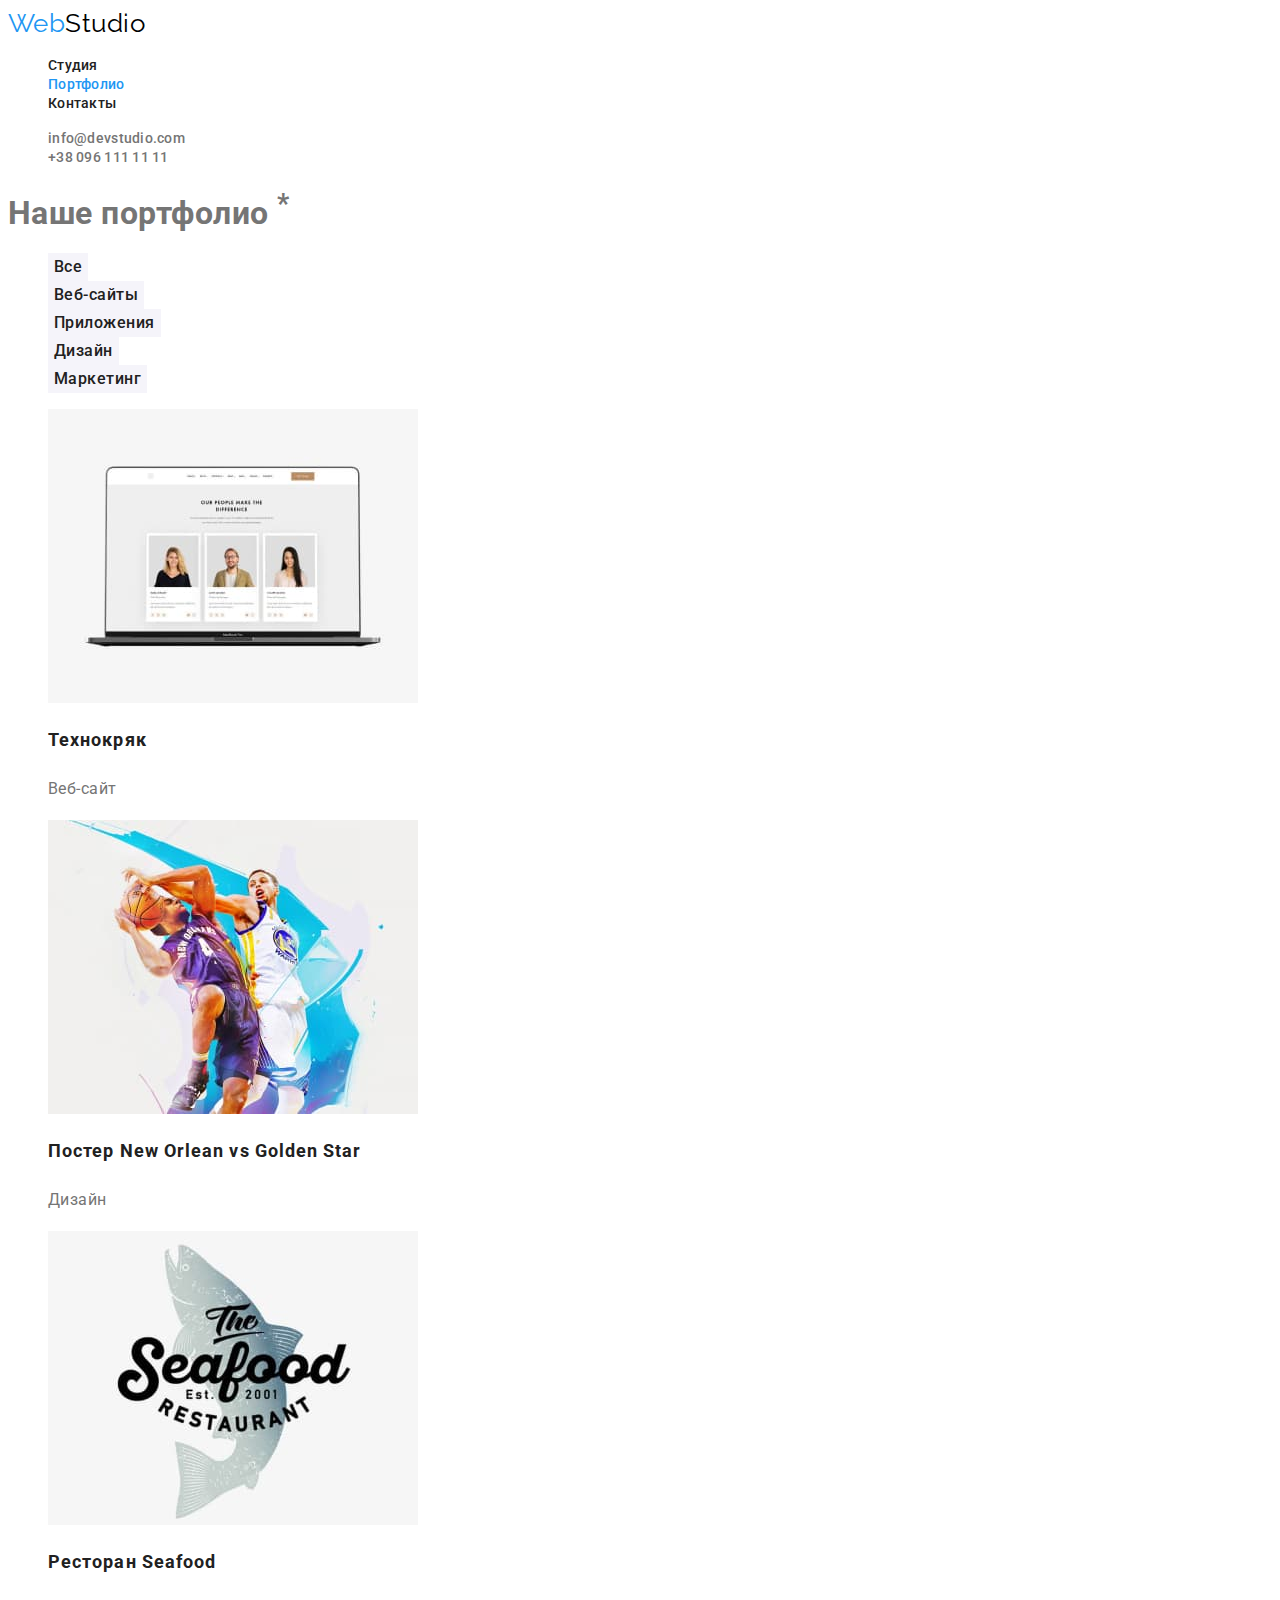
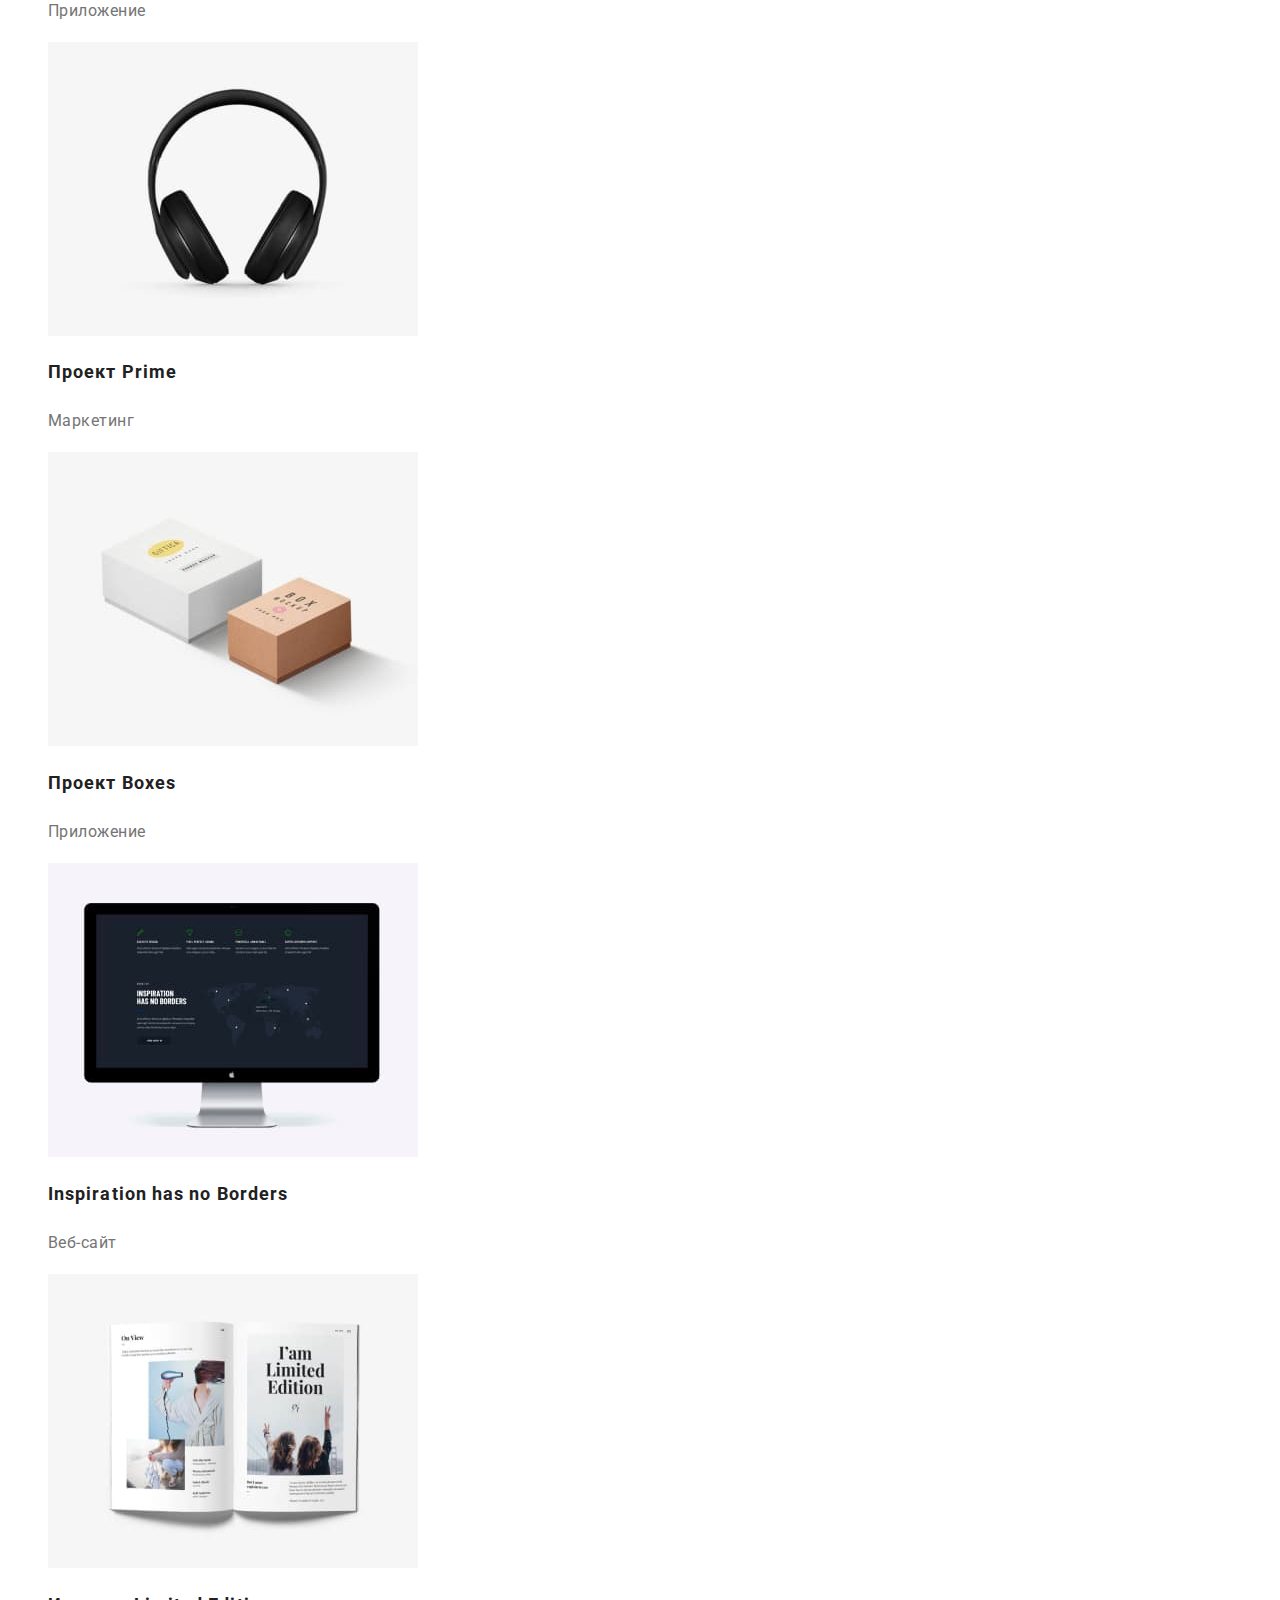
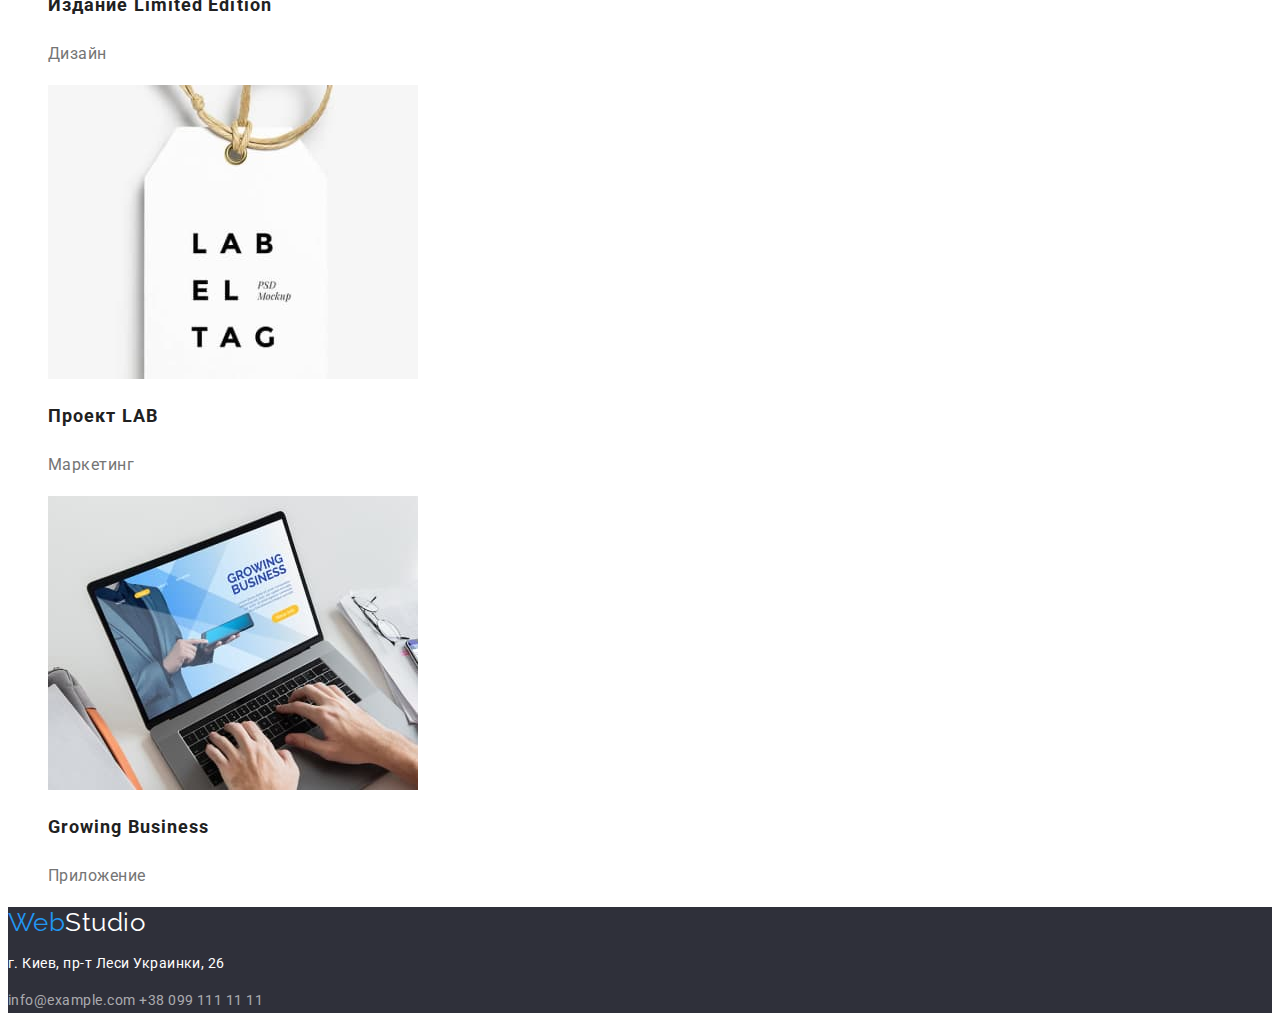
==== portfolio.html @ 31d34ea1 "Initial commit" ====
<!DOCTYPE html>
<html lang="ru">
<head>
  <meta charset="UTF-8">
  <meta http-equiv="X-UA-Compatible" content="IE=edge">
  <meta name="viewport" content="width=device-width, initial-scale=1.0">
  <title>Портфолио</title>
  <link href="https://fonts.googleapis.com/css2?family=Raleway:wght@700&family=Roboto:wght@400;500;700;900&display=swap" rel="stylesheet">
  <link rel="stylesheet" href="./css/styles.css">
</head>

<body class="page">
  <!-- Заголовок сайта -->
  <header>
    <nav>
      <a href="./index.html" class="logo">Web<span class="logo-right">Studio</span></a>
  
      <ul class="site-nav list">
        <li><a href="./index.html" class="link">Студия</a></li>
        <li><a href="./portfolio.html" class="link current">Портфолио</a></li>
        <li><a href="" class="link">Контакты</a></li>
      </ul>
    </nav>
  
    <ul class="site-contacts list">
      <li><a href="mailto:info@devstudio.com" class="link">info@devstudio.com</a></li>
      <li><a href="tel:+380961111111" class="link">+38 096 111 11 11</a></li>
    </ul>
  
  </header>

  <main>
    <!-- Портфолио -->
    <section>
      <h1>Наше портфолио <sup>*</sup></h1> <!-- Скроем при оформлении -->
      <!-- Список фильтров -->
      <ul class="list">
        <li><button type="button" class="button">Все</button></li>
        <li><button type="button" class="button">Веб-сайты</button></li>
        <li><button type="button" class="button">Приложения</button></li>
        <li><button type="button" class="button">Дизайн</button></li>
        <li><button type="button" class="button">Маркетинг</button></li>
      </ul>

      <!-- Список проектов -->
      <ul class="projects list">
        <li>
          <img src="./images/project1.jpg" alt="Изображение web-сайта Технокряк" width="370">
          <h2 class="title">Технокряк</h2>
          <p class="category">Веб-сайт</p>
        </li>
        <li>
          <img src="./images/project2.jpg" alt="Изображение постера New Orlean vs Golden Star" width="370">
          <h2 class="title">Постер New Orlean vs Golden Star</h2>
          <p class="category">Дизайн</p>
        </li>
        <li>
          <img src="./images/project3.jpg" alt="Изображение логотипа приложения для ресторана Seafood" width="370">
          <h2 class="title">Ресторан Seafood</h2>
          <p class="category">Приложение</p>
        </li>
        <li>
          <img src="./images/project4.jpg" alt="Изображение логотипа проекта Prime" width="370">
          <h2 class="title">Проект Prime</h2>
          <p class="category">Маркетинг</p>
        </li>
        <li>
          <img src="./images/project5.jpg" alt="Изображение логотипа приложения Boxes" width="370">
          <h2 class="title">Проект Boxes</h2>
          <p class="category">Приложение</p>
        </li>
        <li>
          <img src="./images/project6.jpg" alt="Изображение web-сайта Inspiration has no Borders" width="370">
          <h2 class="title">Inspiration has no Borders</h2>
          <p class="category">Веб-сайт</p>
        </li>
        <li>
          <img src="./images/project7.jpg" alt="Изображение издания Limited Edition" width="370">
          <h2 class="title">Издание Limited Edition</h2>
          <p class="category">Дизайн</p>
        </li>
        <li>
          <img src="./images/project8.jpg" alt="Изображение логотипа проекта LAB" width="370">
          <h2 class="title">Проект LAB</h2>
          <p class="category">Маркетинг</p>
        </li>
        <li>
          <img src="./images/project9.jpg" alt="Изображение экрана ноутбука с приложением Growing Business" width="370">
          <h2 class="title">Growing Business</h2>
          <p class="category">Приложение</p>
        </li>
      </ul>

    </section>

  </main>

  <footer class="footer">
    <a href="./" class="logo">Web<span class="logo-bottom">Studio</span></a>

    <address class="text">
      <p class="address">г. Киев, пр-т Леси Украинки, 26</p>
      <a href="mailto:info@example.com" class="contacts">info@example.com</a>
      <a href="tel:+380991111111" class="contacts">+38 099 111 11 11</a>
    </address>

  </footer>

</body>
</html>
---- css/styles.css ----
/* Блок css-переменных */
:root {
	--main-text-color: #757575;
	--title-text-color: #212121;
	--accent-color: #2196f3;
	--primary-bg-color: #ffffff;
	--top-section-bg-color: #2f303a;
	--team-section-bg-color: #f5f4fa;
	--footer-bg-color: #2f303a;
	--footer-text-color: rgba(255, 255, 255, 0.6);
	--logo-right-color: #000000;
	--logo-bottom-right-color: #ffffff;
	--primary-button-text-color: #ffffff;
	--primary-button-bg-color: #2196f3;
	--button-text-color: #212121;
	--button-bg-color: #f5f4fa;
	--hero-bg-color: #2f303a;
	--footer-bg-color: #2f303a;
}

/* Класс для оформления основной страницы */
.page {
	background-color: var(--primary-bg-color);
	color: var(--main-text-color);

	font-family: Roboto, sans-serif;
	letter-spacing: 0.03em;
}

/* Класс для обнуления атрибутов списка */
.list {
	list-style: none;
}

/* Классы для оформления лого сайта */
.logo {
	color: var(--accent-color);

	font-family: Raleway, sans-serif;
	font-size: 26px;
	line-height: 1.19;
	text-decoration: none;
}

.logo-right {
	color: var(--logo-right-color);
}

.logo-bottom {
	color: var(--logo-bottom-right-color);
}

/* Классы для оформления footer-секции */
.footer {
	background-color: var(--footer-bg-color);
}

.footer .text {
	font-style: normal;
	font-size: 14px;
	line-height: 1.71;
}

.footer .address {
	color: var(--primary-bg-color);
}

.footer .contacts {
	color: var(--footer-text-color);

	text-decoration: none;
}

.footer .contacts:hover,
.footer .contacts:focus {
	color: var(--accent-color);
}

/* Стилизация навигации сайта */
.site-nav .link {
	color: var(--title-text-color);

	font-weight: 500;
	font-size: 14px;
	line-height: 1.14;
	letter-spacing: 0.02em;

	text-decoration: none;
}

.site-nav .link.current {
	color: var(--accent-color);
}

/* Стилизация контактов сайта */
.site-contacts .link {
	color: var(--main-text-color);

	font-weight: 500;
	font-size: 14px;
	line-height: 1.14;
	letter-spacing: 0.02em;

	text-decoration: none;
}

/* Стилизация ссылок для состояний hover, focus */
.site-nav .link:hover,
.site-nav .link:focus,
.site-contacts .link:hover,
.site-contacts .link:focus {
	color: var(--accent-color);
}

/* Класс для оформления Hero-секции */

.hero {
	background-color: var(--hero-bg-color);

	text-align: center;
}

.hero-title {
	color: var(--primary-bg-color);

	font-weight: 900;
	font-size: 44px;
	line-height: 1.36;
	letter-spacing: 0.06em;
	text-transform: uppercase;
}

/* Класс для оформления заголовков разделов */
.section-title {
	color: var(--title-text-color);

	font-size: 36px;
	line-height: 1.17;
	text-align: center;
}

/* Классы для оформления раздела Особенности */
.features .title {
	color: var(--title-text-color);

	font-size: 14px;
	line-height: 1.14;
	text-transform: uppercase;
}

.features .text {
	font-size: 14px;
	line-height: 1.71;
}

/* Классы для оформления информации о сотрудниках */
.employee .title {
	color: var(--title-text-color);

	font-weight: 500;
	font-size: 16px;
	line-height: 1.19;
	text-align: center;
}

.employee .position {
	font-size: 16px;
	line-height: 1.19;
	text-align: center;
}

/* Классы для оформления информации о проектах */
.projects .title {
	color: var(--title-text-color);

	font-size: 18px;
	line-height: 2;
	letter-spacing: 0.06em;
}

.projects .category {
	font-size: 16px;
	line-height: 1.87;
}

/* Классы для оформления кнопок */
.button {
	color: var(--button-text-color);
	background-color: var(--button-bg-color);
	border-style: none;

	font-family: inherit;
	font-weight: 500;
	font-size: 16px;
	line-height: 1.62;
	letter-spacing: 0.03em;

	cursor: pointer;
}

.button.primary {
	color: var(--primary-button-text-color);
	background-color: var(--primary-button-bg-color);

	font-weight: 700;
	font-size: 16px;
	line-height: 1.87;
	letter-spacing: 0.06em;
}

.button:hover,
.button:focus {
	color: var(--primary-button-text-color);
	background-color: var(--primary-button-bg-color);
}

/* The end! */
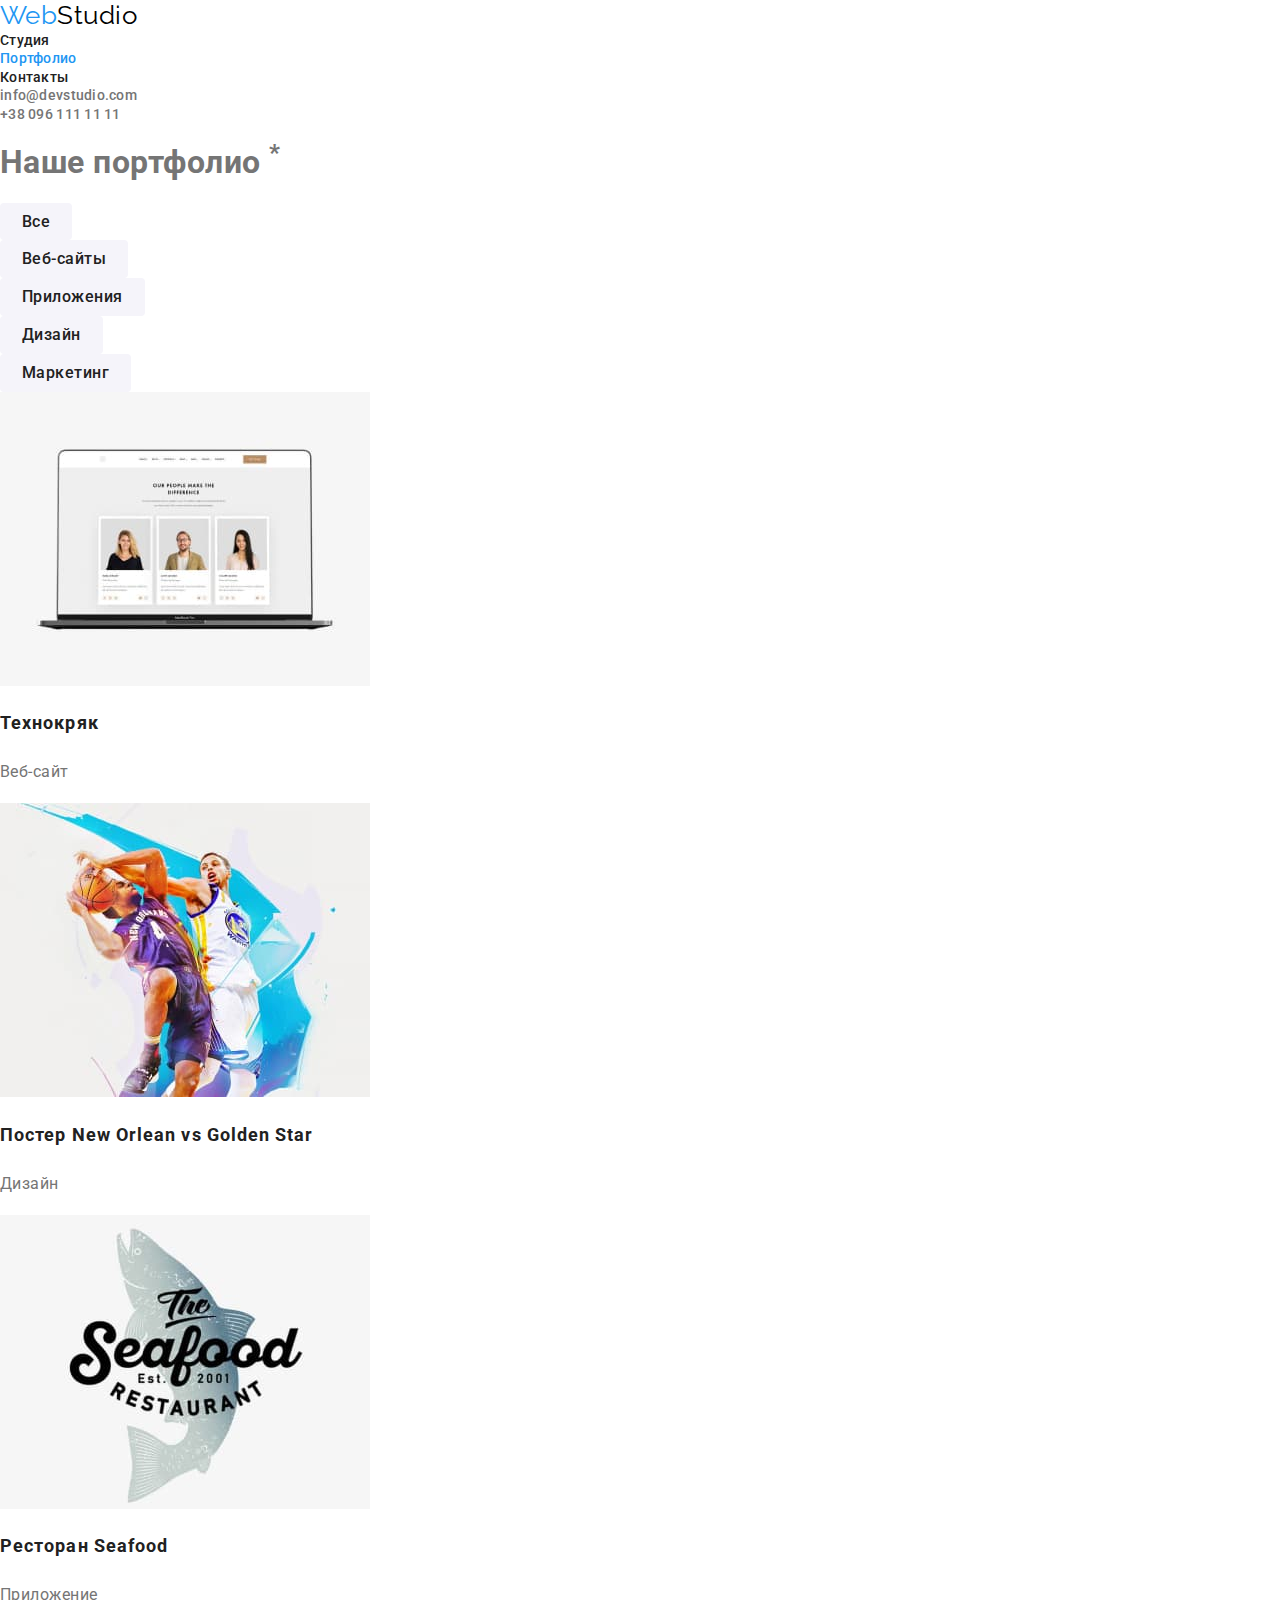
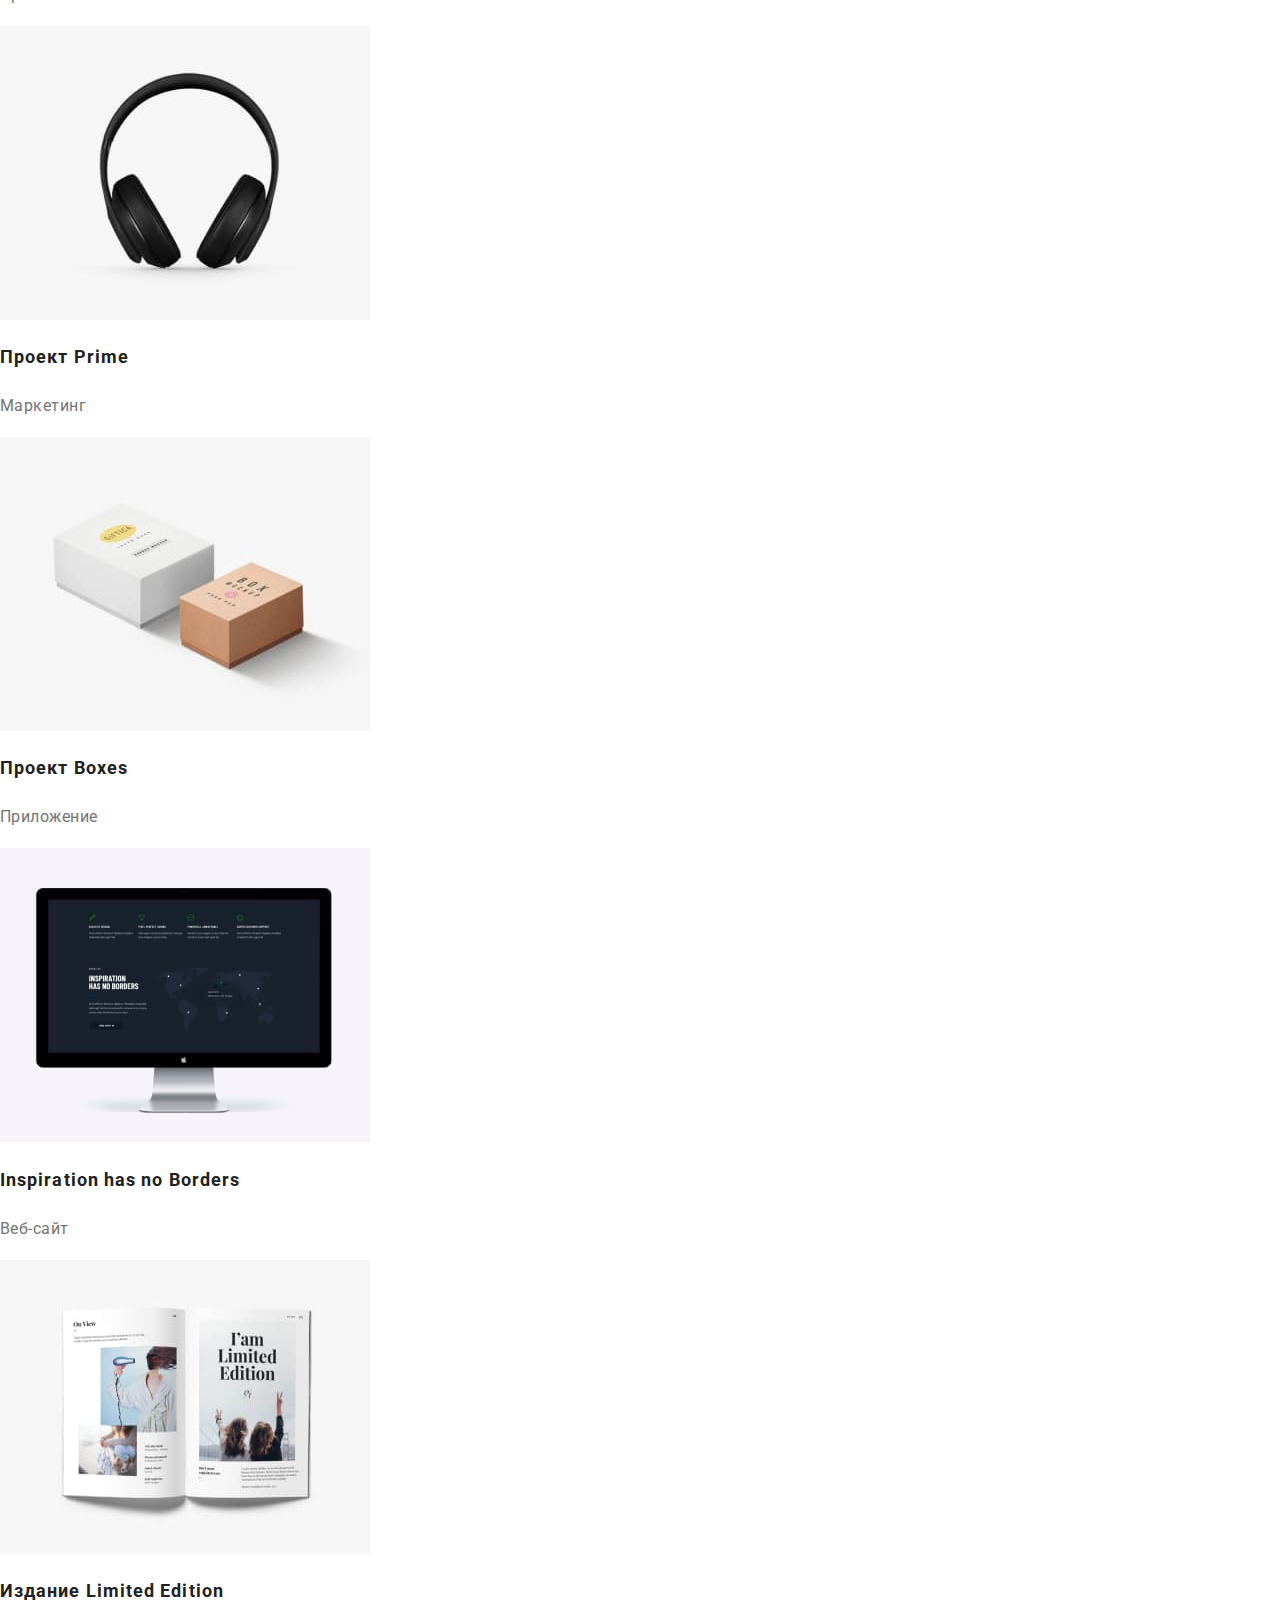
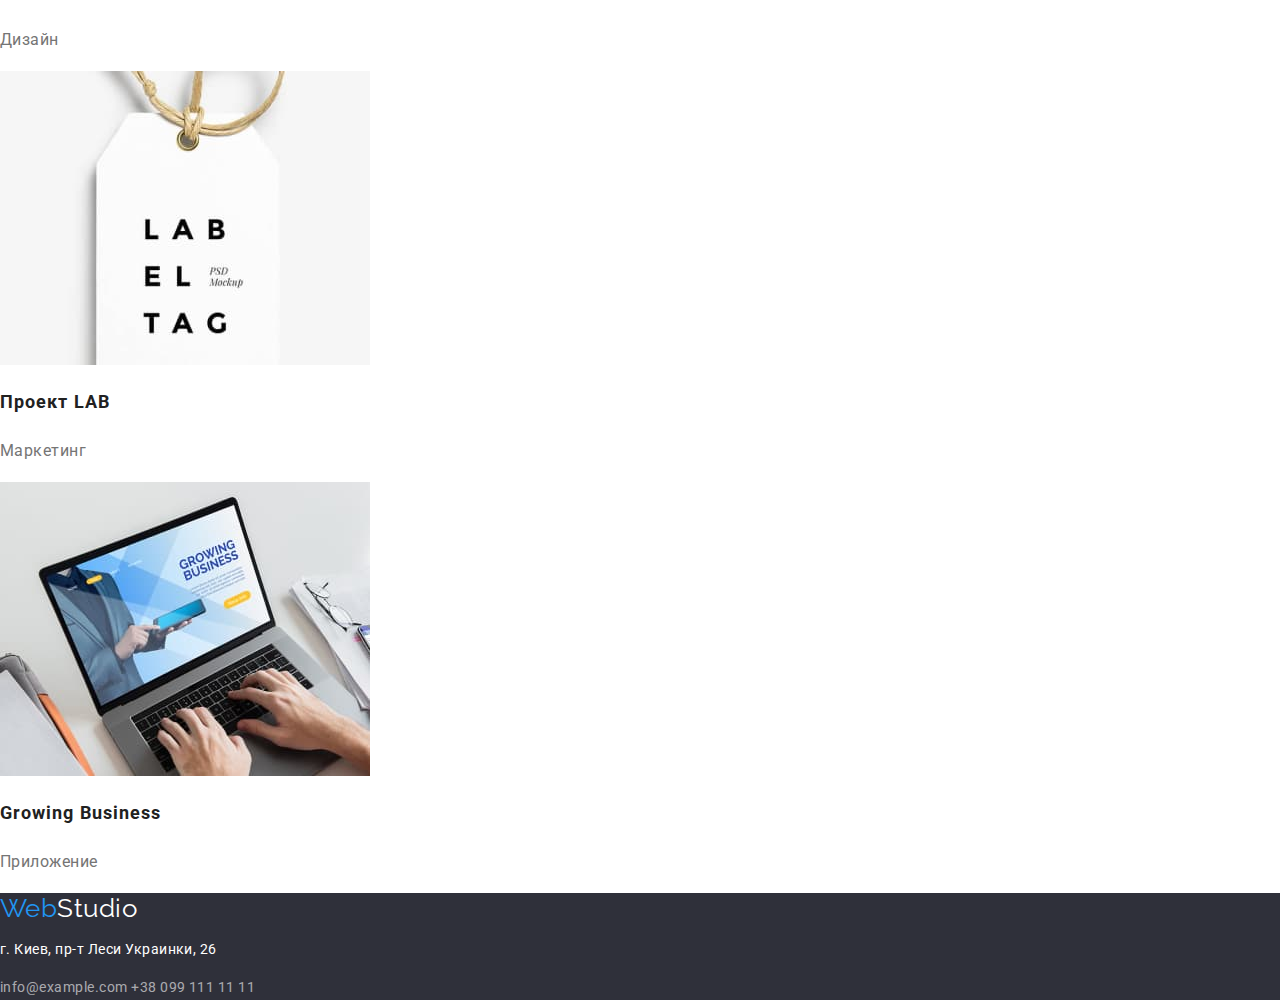
==== commit 9c478b9a: "Add some features" ====
--- a/portfolio.html
+++ b/portfolio.html
@@ -6,6 +6,7 @@
   <meta name="viewport" content="width=device-width, initial-scale=1.0">
   <title>Портфолио</title>
   <link href="https://fonts.googleapis.com/css2?family=Raleway:wght@700&family=Roboto:wght@400;500;700;900&display=swap" rel="stylesheet">
+  <link rel="stylesheet" href="https://cdnjs.cloudflare.com/ajax/libs/modern-normalize/1.1.0/modern-normalize.min.css">
   <link rel="stylesheet" href="./css/styles.css">
 </head>
 
@@ -35,11 +36,11 @@
       <h1>Наше портфолио <sup>*</sup></h1> <!-- Скроем при оформлении -->
       <!-- Список фильтров -->
       <ul class="list">
-        <li><button type="button" class="button">Все</button></li>
-        <li><button type="button" class="button">Веб-сайты</button></li>
-        <li><button type="button" class="button">Приложения</button></li>
-        <li><button type="button" class="button">Дизайн</button></li>
-        <li><button type="button" class="button">Маркетинг</button></li>
+        <li><button type="button" class="filter-button">Все</button></li>
+        <li><button type="button" class="filter-button">Веб-сайты</button></li>
+        <li><button type="button" class="filter-button">Приложения</button></li>
+        <li><button type="button" class="filter-button">Дизайн</button></li>
+        <li><button type="button" class="filter-button">Маркетинг</button></li>
       </ul>
 
       <!-- Список проектов -->
@@ -107,4 +108,4 @@
   </footer>
 
 </body>
-</html>+</html>
--- a/css/styles.css
+++ b/css/styles.css
@@ -1,107 +1,124 @@
 /* Блок css-переменных */
 :root {
-	--main-text-color: #757575;
-	--title-text-color: #212121;
-	--accent-color: #2196f3;
-	--primary-bg-color: #ffffff;
-	--top-section-bg-color: #2f303a;
-	--team-section-bg-color: #f5f4fa;
-	--footer-bg-color: #2f303a;
-	--footer-text-color: rgba(255, 255, 255, 0.6);
-	--logo-right-color: #000000;
-	--logo-bottom-right-color: #ffffff;
-	--primary-button-text-color: #ffffff;
-	--primary-button-bg-color: #2196f3;
-	--button-text-color: #212121;
-	--button-bg-color: #f5f4fa;
-	--hero-bg-color: #2f303a;
-	--footer-bg-color: #2f303a;
+  --main-text-color: #757575;
+  --title-text-color: #212121;
+  --accent-color: #2196f3;
+  --primary-bg-color: #ffffff;
+  --top-section-bg-color: #2f303a;
+  --team-section-bg-color: #f5f4fa;
+  --footer-bg-color: #2f303a;
+  --footer-text-color: rgba(255, 255, 255, 0.6);
+  --logo-right-color: #000000;
+  --logo-bottom-right-color: #ffffff;
+  --primary-button-text-color: #ffffff;
+  --primary-button-bg-color: #2196f3;
+  --button-text-color: #212121;
+  --button-bg-color: #f5f4fa;
+  --hero-bg-color: #2f303a;
+  --footer-bg-color: #2f303a;
 }
 
 /* Класс для оформления основной страницы */
 .page {
-	background-color: var(--primary-bg-color);
-	color: var(--main-text-color);
-
-	font-family: Roboto, sans-serif;
-	letter-spacing: 0.03em;
+  background-color: var(--primary-bg-color);
+  color: var(--main-text-color);
+
+  font-family: Roboto, sans-serif;
+  letter-spacing: 0.03em;
+}
+
+/* Класс для оформления заголовка */
+
+.page-header {
+  background-color: var(--primary-bg-color);
+}
+
+/* Класс для оформления основного контейнера */
+
+.container {
+  margin-left: auto;
+  margin-right: auto;
+  width: 1440px;
+  outline: 2px solid tomato;
 }
 
 /* Класс для обнуления атрибутов списка */
 .list {
-	list-style: none;
+  padding: 0;
+  margin: 0;
+  list-style: none;
 }
 
 /* Классы для оформления лого сайта */
 .logo {
-	color: var(--accent-color);
-
-	font-family: Raleway, sans-serif;
-	font-size: 26px;
-	line-height: 1.19;
-	text-decoration: none;
+  color: var(--accent-color);
+
+  font-family: Raleway, sans-serif;
+  font-size: 26px;
+  line-height: 1.19;
+  text-decoration: none;
 }
 
 .logo-right {
-	color: var(--logo-right-color);
+  color: var(--logo-right-color);
 }
 
 .logo-bottom {
-	color: var(--logo-bottom-right-color);
+  color: var(--logo-bottom-right-color);
 }
 
 /* Классы для оформления footer-секции */
 .footer {
-	background-color: var(--footer-bg-color);
+  background-color: var(--footer-bg-color);
 }
 
 .footer .text {
-	font-style: normal;
-	font-size: 14px;
-	line-height: 1.71;
+  font-style: normal;
+  font-size: 14px;
+  line-height: 1.71;
 }
 
 .footer .address {
-	color: var(--primary-bg-color);
+  color: var(--primary-bg-color);
 }
 
 .footer .contacts {
-	color: var(--footer-text-color);
-
-	text-decoration: none;
+  color: var(--footer-text-color);
+
+  text-decoration: none;
 }
 
 .footer .contacts:hover,
 .footer .contacts:focus {
-	color: var(--accent-color);
+  color: var(--accent-color);
 }
 
 /* Стилизация навигации сайта */
 .site-nav .link {
-	color: var(--title-text-color);
-
-	font-weight: 500;
-	font-size: 14px;
-	line-height: 1.14;
-	letter-spacing: 0.02em;
-
-	text-decoration: none;
+  color: var(--title-text-color);
+
+  font-weight: 500;
+  font-size: 14px;
+  line-height: 1.14;
+  letter-spacing: 0.02em;
+
+  text-decoration: none;
 }
 
 .site-nav .link.current {
-	color: var(--accent-color);
+  color: var(--accent-color);
 }
 
 /* Стилизация контактов сайта */
 .site-contacts .link {
-	color: var(--main-text-color);
-
-	font-weight: 500;
-	font-size: 14px;
-	line-height: 1.14;
-	letter-spacing: 0.02em;
-
-	text-decoration: none;
+  color: var(--main-text-color);
+
+  font-weight: 500;
+  font-size: 14px;
+  line-height: 1.14;
+  letter-spacing: 0.02em;
+
+  text-decoration: none;
 }
 
 /* Стилизация ссылок для состояний hover, focus */
@@ -109,109 +126,132 @@
 .site-nav .link:focus,
 .site-contacts .link:hover,
 .site-contacts .link:focus {
-	color: var(--accent-color);
+  color: var(--accent-color);
 }
 
 /* Класс для оформления Hero-секции */
 
 .hero {
-	background-color: var(--hero-bg-color);
-
-	text-align: center;
+  background-color: var(--hero-bg-color);
+
+  text-align: center;
 }
 
 .hero-title {
-	color: var(--primary-bg-color);
-
-	font-weight: 900;
-	font-size: 44px;
-	line-height: 1.36;
-	letter-spacing: 0.06em;
-	text-transform: uppercase;
+  color: var(--primary-bg-color);
+  background-color: tomato;
+  font-weight: 900;
+  font-size: 44px;
+  line-height: 1.36;
+  letter-spacing: 0.06em;
+  text-transform: uppercase;
 }
 
 /* Класс для оформления заголовков разделов */
 .section-title {
-	color: var(--title-text-color);
-
-	font-size: 36px;
-	line-height: 1.17;
-	text-align: center;
+  color: var(--title-text-color);
+
+  font-size: 36px;
+  line-height: 1.17;
+  text-align: center;
 }
 
 /* Классы для оформления раздела Особенности */
 .features .title {
-	color: var(--title-text-color);
-
-	font-size: 14px;
-	line-height: 1.14;
-	text-transform: uppercase;
+  color: var(--title-text-color);
+
+  font-size: 14px;
+  line-height: 1.14;
+  text-transform: uppercase;
 }
 
 .features .text {
-	font-size: 14px;
-	line-height: 1.71;
+  font-size: 14px;
+  line-height: 1.71;
 }
 
 /* Классы для оформления информации о сотрудниках */
 .employee .title {
-	color: var(--title-text-color);
-
-	font-weight: 500;
-	font-size: 16px;
-	line-height: 1.19;
-	text-align: center;
+  color: var(--title-text-color);
+
+  font-weight: 500;
+  font-size: 16px;
+  line-height: 1.19;
+  text-align: center;
 }
 
 .employee .position {
-	font-size: 16px;
-	line-height: 1.19;
-	text-align: center;
+  font-size: 16px;
+  line-height: 1.19;
+  text-align: center;
 }
 
 /* Классы для оформления информации о проектах */
 .projects .title {
-	color: var(--title-text-color);
-
-	font-size: 18px;
-	line-height: 2;
-	letter-spacing: 0.06em;
+  color: var(--title-text-color);
+
+  font-size: 18px;
+  line-height: 2;
+  letter-spacing: 0.06em;
 }
 
 .projects .category {
-	font-size: 16px;
-	line-height: 1.87;
+  font-size: 16px;
+  line-height: 1.87;
 }
 
 /* Классы для оформления кнопок */
 .button {
-	color: var(--button-text-color);
-	background-color: var(--button-bg-color);
-	border-style: none;
-
-	font-family: inherit;
-	font-weight: 500;
-	font-size: 16px;
-	line-height: 1.62;
-	letter-spacing: 0.03em;
-
-	cursor: pointer;
+  display: inline-block; /* возможно что это лишнее */
+  border-radius: 4px;
+  padding: 10px 32px;
+  min-width: 200px;
+  color: var(--button-text-color);
+  background-color: var(--button-bg-color);
+  border-style: none;
+
+  font-family: inherit;
+  font-weight: 500;
+  font-size: 16px;
+  line-height: 1.62;
+  letter-spacing: 0.03em;
+
+  cursor: pointer;
+}
+
+.filter-button {
+  display: inline-block; /* возможно что это лишнее */
+  border-radius: 4px;
+  padding: 6px 22px;
+  color: var(--button-text-color);
+  background-color: var(--button-bg-color);
+  border-style: none;
+
+  font-family: inherit;
+  font-weight: 500;
+  font-size: 16px;
+  line-height: 1.62;
+  letter-spacing: 0.03em;
+
+  cursor: pointer;
 }
 
 .button.primary {
-	color: var(--primary-button-text-color);
-	background-color: var(--primary-button-bg-color);
-
-	font-weight: 700;
-	font-size: 16px;
-	line-height: 1.87;
-	letter-spacing: 0.06em;
+  color: var(--primary-button-text-color);
+  background-color: var(--primary-button-bg-color);
+
+  font-weight: 700;
+  font-size: 16px;
+  line-height: 1.87;
+  letter-spacing: 0.06em;
 }
 
 .button:hover,
-.button:focus {
-	color: var(--primary-button-text-color);
-	background-color: var(--primary-button-bg-color);
+.button:focus,
+.filter-button:hover,
+.filter-button:focus {
+  color: var(--primary-button-text-color);
+  background-color: var(--primary-button-bg-color);
 }
 
 /* The end! */
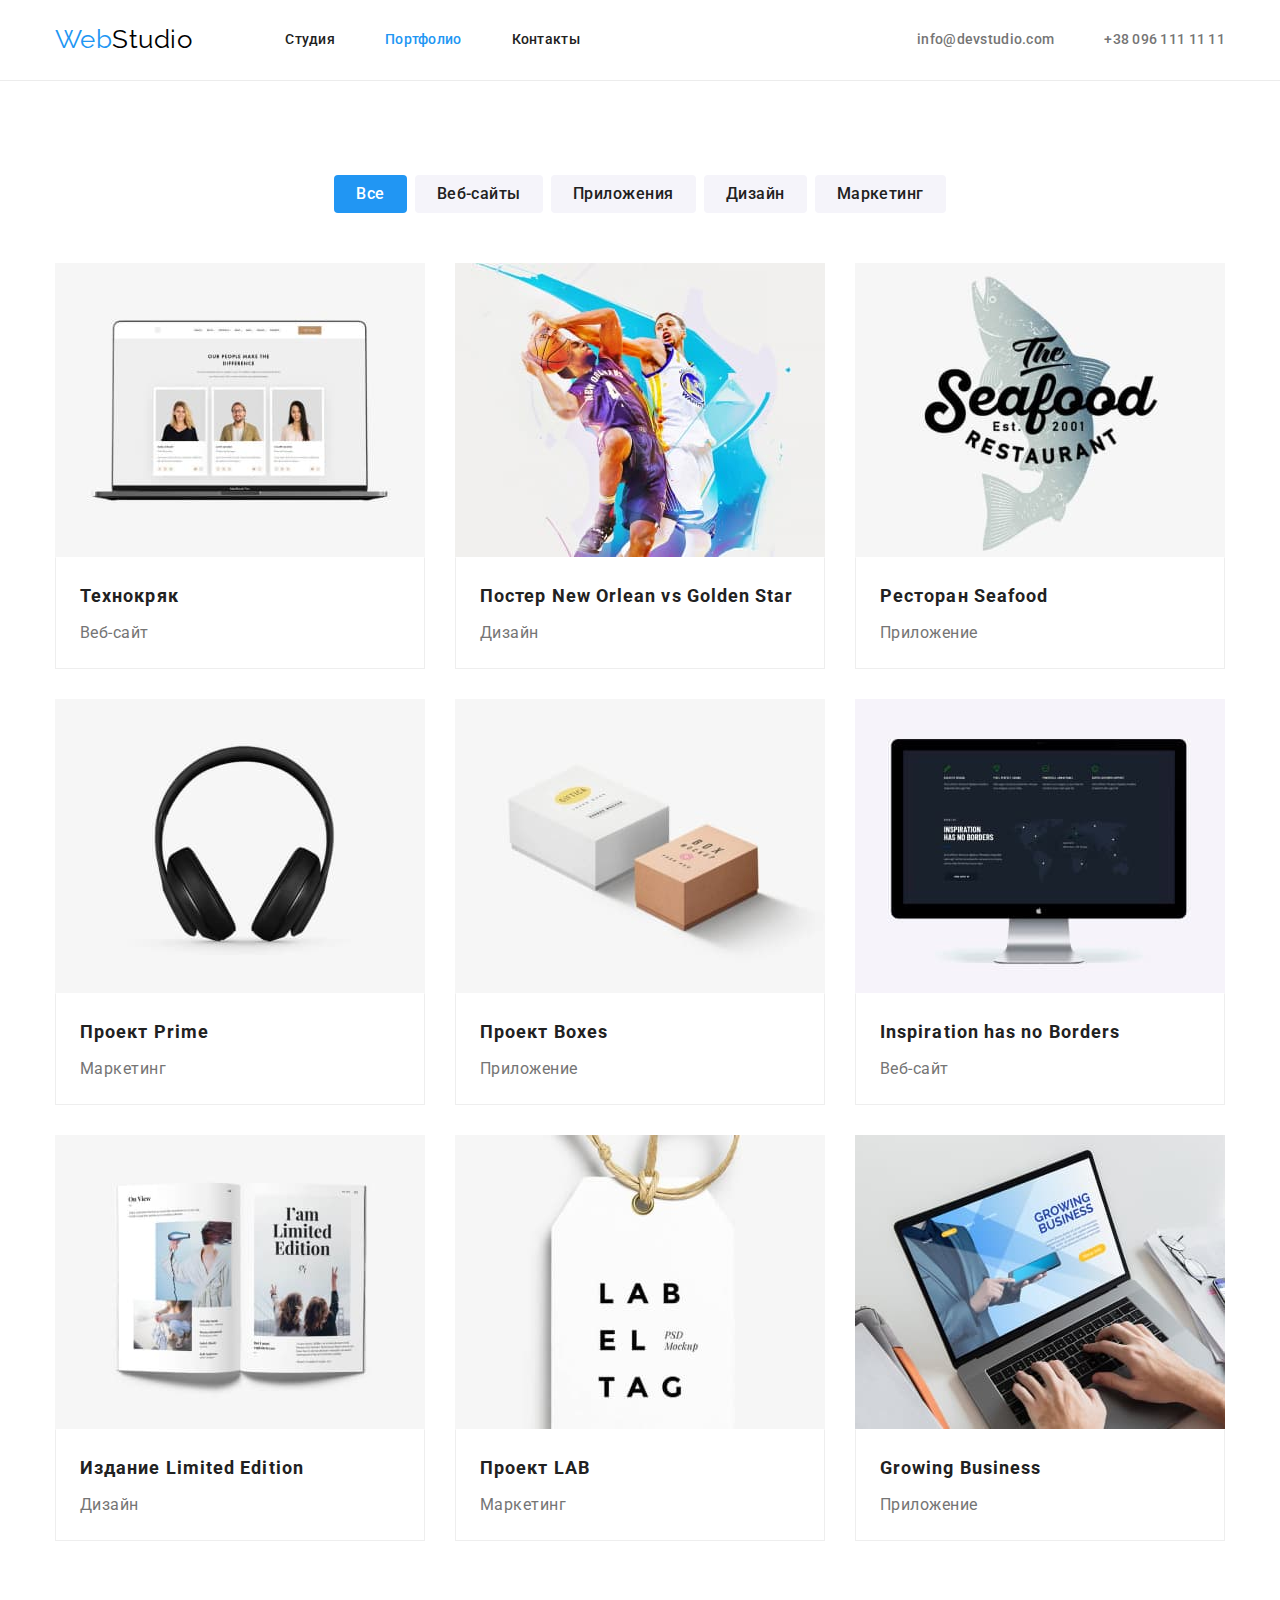
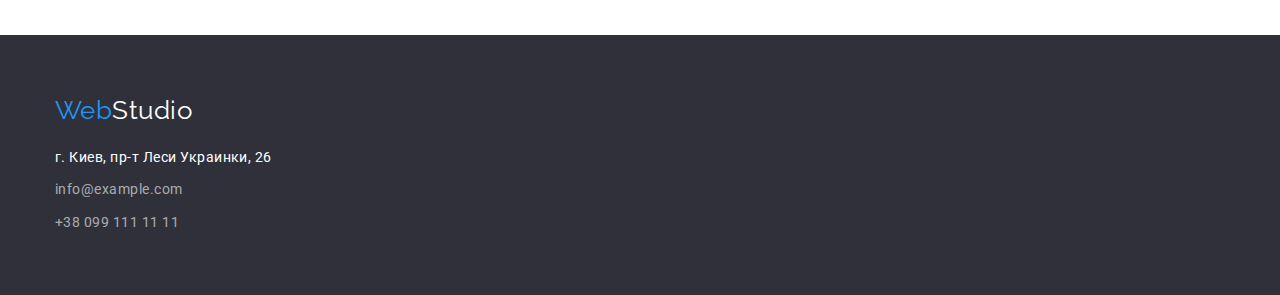
==== commit 28ba1f57: "Align elements, add Flexbox" ====
--- a/portfolio.html
+++ b/portfolio.html
@@ -11,100 +11,142 @@
 </head>
 
 <body class="page">
+
   <!-- Заголовок сайта -->
-  <header>
-    <nav>
-      <a href="./index.html" class="logo">Web<span class="logo-right">Studio</span></a>
+  <header class="page-header">
+    <div class="container">
+      <div class="header-set">
+        <nav class="header-subset">
+          <a href="./index.html" class="logo r-margin">Web<span class="logo-right">Studio</span></a>
+      
+          <ul class="site-nav">
+            <li class="list-item"><a href="./index.html" class="link">Студия</a></li>
+            <li class="list-item"><a href="./portfolio.html" class="link current">Портфолио</a></li>
+            <li class="list-item"><a href="" class="link">Контакты</a></li>
+          </ul>
+        </nav>
   
-      <ul class="site-nav list">
-        <li><a href="./index.html" class="link">Студия</a></li>
-        <li><a href="./portfolio.html" class="link current">Портфолио</a></li>
-        <li><a href="" class="link">Контакты</a></li>
-      </ul>
-    </nav>
-  
-    <ul class="site-contacts list">
-      <li><a href="mailto:info@devstudio.com" class="link">info@devstudio.com</a></li>
-      <li><a href="tel:+380961111111" class="link">+38 096 111 11 11</a></li>
-    </ul>
-  
+        <ul class="site-contacts">
+          <li class="list-item"><a href="mailto:info@devstudio.com" class="link">info@devstudio.com</a></li>
+          <li class="list-item"><a href="tel:+380961111111" class="link">+38 096 111 11 11</a></li>
+        </ul>
+      </div>
+    </div>
   </header>
 
   <main>
     <!-- Портфолио -->
-    <section>
-      <h1>Наше портфолио <sup>*</sup></h1> <!-- Скроем при оформлении -->
-      <!-- Список фильтров -->
-      <ul class="list">
-        <li><button type="button" class="filter-button">Все</button></li>
-        <li><button type="button" class="filter-button">Веб-сайты</button></li>
-        <li><button type="button" class="filter-button">Приложения</button></li>
-        <li><button type="button" class="filter-button">Дизайн</button></li>
-        <li><button type="button" class="filter-button">Маркетинг</button></li>
-      </ul>
+    <section class="section">
+      <div class="container">
+        <h1 class="hidden">Наше портфолио <sup>*</sup></h1> <!-- Скроем при оформлении -->
+        <!-- Список фильтров -->
+        <ul class="portfolio">
+          <li class="item"><button type="button" class="filter-button primary">Все</button></li>
+          <li class="item"><button type="button" class="filter-button">Веб-сайты</button></li>
+          <li class="item"><button type="button" class="filter-button">Приложения</button></li>
+          <li class="item"><button type="button" class="filter-button">Дизайн</button></li>
+          <li class="item"><button type="button" class="filter-button">Маркетинг</button></li>
+        </ul>
 
-      <!-- Список проектов -->
-      <ul class="projects list">
-        <li>
-          <img src="./images/project1.jpg" alt="Изображение web-сайта Технокряк" width="370">
-          <h2 class="title">Технокряк</h2>
-          <p class="category">Веб-сайт</p>
-        </li>
-        <li>
-          <img src="./images/project2.jpg" alt="Изображение постера New Orlean vs Golden Star" width="370">
-          <h2 class="title">Постер New Orlean vs Golden Star</h2>
-          <p class="category">Дизайн</p>
-        </li>
-        <li>
-          <img src="./images/project3.jpg" alt="Изображение логотипа приложения для ресторана Seafood" width="370">
-          <h2 class="title">Ресторан Seafood</h2>
-          <p class="category">Приложение</p>
-        </li>
-        <li>
-          <img src="./images/project4.jpg" alt="Изображение логотипа проекта Prime" width="370">
-          <h2 class="title">Проект Prime</h2>
-          <p class="category">Маркетинг</p>
-        </li>
-        <li>
-          <img src="./images/project5.jpg" alt="Изображение логотипа приложения Boxes" width="370">
-          <h2 class="title">Проект Boxes</h2>
-          <p class="category">Приложение</p>
-        </li>
-        <li>
-          <img src="./images/project6.jpg" alt="Изображение web-сайта Inspiration has no Borders" width="370">
-          <h2 class="title">Inspiration has no Borders</h2>
-          <p class="category">Веб-сайт</p>
-        </li>
-        <li>
-          <img src="./images/project7.jpg" alt="Изображение издания Limited Edition" width="370">
-          <h2 class="title">Издание Limited Edition</h2>
-          <p class="category">Дизайн</p>
-        </li>
-        <li>
-          <img src="./images/project8.jpg" alt="Изображение логотипа проекта LAB" width="370">
-          <h2 class="title">Проект LAB</h2>
-          <p class="category">Маркетинг</p>
-        </li>
-        <li>
-          <img src="./images/project9.jpg" alt="Изображение экрана ноутбука с приложением Growing Business" width="370">
-          <h2 class="title">Growing Business</h2>
-          <p class="category">Приложение</p>
-        </li>
-      </ul>
-
+        <!-- Список проектов -->
+        <ul class="projects">
+          <li class="item">
+            <img src="./images/project1.jpg" alt="Изображение web-сайта Технокряк" width="370" class="img-no-gap">
+            <div class="item-bottom">
+              <div class="card">
+                <h2 class="title">Технокряк</h2>
+                <p class="category">Веб-сайт</p>
+              </div>
+            </div>
+          </li>
+          <li class="item">
+            <img src="./images/project2.jpg" alt="Изображение постера New Orlean vs Golden Star" width="370" class="img-no-gap">
+            <div class="item-bottom">
+              <div class="card">
+                <h2 class="title">Постер New Orlean vs Golden Star</h2>
+                <p class="category">Дизайн</p>
+            </div>
+            </div>
+          </li>
+          <li class="item">
+            <img src="./images/project3.jpg" alt="Изображение логотипа приложения для ресторана Seafood" width="370" class="img-no-gap">
+            <div class="item-bottom">
+              <div class="card">
+                <h2 class="title">Ресторан Seafood</h2>
+                <p class="category">Приложение</p>
+            </div>
+            </div>
+          </li>
+          <li class="item">
+            <img src="./images/project4.jpg" alt="Изображение логотипа проекта Prime" width="370" class="img-no-gap">
+            <div class="item-bottom">
+              <div class="card">
+                <h2 class="title">Проект Prime</h2>
+                <p class="category">Маркетинг</p>
+              </div>
+            </div>
+          </li>
+          <li class="item">
+            <img src="./images/project5.jpg" alt="Изображение логотипа приложения Boxes" width="370" class="img-no-gap">
+            <div class="item-bottom">
+              <div class="card">
+                <h2 class="title">Проект Boxes</h2>
+                <p class="category">Приложение</p>
+              </div>
+            </div>
+          </li>
+          <li class="item">
+            <img src="./images/project6.jpg" alt="Изображение web-сайта Inspiration has no Borders" width="370" class="img-no-gap">
+            <div class="item-bottom">
+              <div class="card">
+                <h2 class="title">Inspiration has no Borders</h2>
+                <p class="category">Веб-сайт</p>
+              </div>
+            </div>
+          </li>
+          <li class="item">
+            <img src="./images/project7.jpg" alt="Изображение издания Limited Edition" width="370" class="img-no-gap">
+            <div class="item-bottom">
+              <div class="card">
+                <h2 class="title">Издание Limited Edition</h2>
+                <p class="category">Дизайн</p>
+              </div>
+            </div>
+          </li>
+          <li class="item">
+            <img src="./images/project8.jpg" alt="Изображение логотипа проекта LAB" width="370" class="img-no-gap">
+            <div class="item-bottom">
+              <div class="card">
+                <h2 class="title">Проект LAB</h2>
+                <p class="category">Маркетинг</p>
+              </div>
+            </div>
+          </li>
+          <li class="item">
+            <img src="./images/project9.jpg" alt="Изображение экрана ноутбука с приложением Growing Business" width="370" class="img-no-gap">
+            <div class="item-bottom">
+              <div class="card">
+                <h2 class="title">Growing Business</h2>
+                <p class="category">Приложение</p>
+              </div>
+            </div>
+          </li>
+        </ul>
+      </div>
     </section>
 
   </main>
 
   <footer class="footer">
-    <a href="./" class="logo">Web<span class="logo-bottom">Studio</span></a>
+    <div class="container">
+      <a href="./" class="logo">Web<span class="logo-bottom">Studio</span></a>
 
-    <address class="text">
-      <p class="address">г. Киев, пр-т Леси Украинки, 26</p>
-      <a href="mailto:info@example.com" class="contacts">info@example.com</a>
-      <a href="tel:+380991111111" class="contacts">+38 099 111 11 11</a>
-    </address>
-
+      <address class="text top-margin">
+        <p class="address">г. Киев, пр-т Леси Украинки, 26</p>
+        <a href="mailto:info@example.com" class="contacts">info@example.com</a>
+        <a href="tel:+380991111111" class="contacts">+38 099 111 11 11</a>
+      </address>
+    </div>
   </footer>
 
 </body>
--- a/css/styles.css
+++ b/css/styles.css
@@ -16,6 +16,48 @@
   --button-bg-color: #f5f4fa;
   --hero-bg-color: #2f303a;
   --footer-bg-color: #2f303a;
+  --header-line-color: #ececec;
+  --project-item-border-color: #eeeeee;
+
+  --header-item-right-margin: 50px;
+  --header-top-margin: 24px;
+  --header-bottom-margin: 25px;
+  --logo-right-margin: 93px;
+
+  --footer-top-bottom-padding: 60px;
+  --footer-bottom-margin: 20px;
+  --footer-item-margin: 9px;
+
+  --container-width: 1200px;
+  --container-gutter: 30px;
+}
+
+/* Глобальный сброс стилей некоторым тэгам */
+p,
+h1,
+h2,
+h3 {
+  margin: 0;
+}
+
+button {
+  cursor: pointer;
+}
+
+ul {
+  margin: 0;
+  padding: 0;
+  list-style: none;
+}
+
+/* Класс для скрытия зазоров у элемента img */
+.img-no-gap {
+  display: block;
+}
+
+/* временный класс для скрытия элементов */
+.hidden {
+  display: none;
 }
 
 /* Класс для оформления основной страницы */
@@ -31,6 +73,9 @@
 
 .page-header {
   background-color: var(--primary-bg-color);
+  border-bottom: 1px solid var(--header-line-color);
+  padding-top: var(--header-top-margin);
+  padding-bottom: var(--header-bottom-margin);
 }
 
 /* Класс для оформления основного контейнера */
@@ -38,15 +83,23 @@
 .container {
   margin-left: auto;
   margin-right: auto;
-  width: 1440px;
-  outline: 2px solid tomato;
-}
-
-/* Класс для обнуления атрибутов списка */
-.list {
-  padding: 0;
-  margin: 0;
-  list-style: none;
+  width: var(--container-width);
+  padding: 0 calc(var(--container-gutter) / 2);
+  /* для тестирования */
+  /* outline: 1px dotted tomato; */
+}
+
+/* Класс для оформления дизайна основного flexbox в header */
+
+.header-set {
+  display: flex;
+  justify-content: space-between;
+  align-items: center;
+}
+
+.header-subset {
+  display: flex;
+  align-items: center;
 }
 
 /* Классы для оформления лого сайта */
@@ -59,6 +112,10 @@
   text-decoration: none;
 }
 
+.logo.r-margin {
+  margin-right: var(--logo-right-margin);
+}
+
 .logo-right {
   color: var(--logo-right-color);
 }
@@ -70,9 +127,17 @@
 /* Классы для оформления footer-секции */
 .footer {
   background-color: var(--footer-bg-color);
+  padding-top: var(--footer-top-bottom-padding);
+  padding-bottom: var(--footer-top-bottom-padding);
+}
+
+.footer .top-margin {
+  margin-top: var(--footer-bottom-margin);
 }
 
 .footer .text {
+  display: flex;
+  flex-direction: column;
   font-style: normal;
   font-size: 14px;
   line-height: 1.71;
@@ -86,6 +151,7 @@
   color: var(--footer-text-color);
 
   text-decoration: none;
+  margin-top: var(--footer-item-margin);
 }
 
 .footer .contacts:hover,
@@ -94,6 +160,11 @@
 }
 
 /* Стилизация навигации сайта */
+
+.site-nav {
+  display: flex;
+}
+
 .site-nav .link {
   color: var(--title-text-color);
 
@@ -105,11 +176,23 @@
   text-decoration: none;
 }
 
+.site-nav > .list-item:not(:last-child) {
+  margin-right: var(--header-item-right-margin);
+}
+
 .site-nav .link.current {
   color: var(--accent-color);
 }
 
 /* Стилизация контактов сайта */
+.site-contacts {
+  display: flex;
+}
+
+.site-contacts > .list-item:not(:last-child) {
+  margin-right: var(--header-item-right-margin);
+}
+
 .site-contacts .link {
   color: var(--main-text-color);
 
@@ -135,16 +218,28 @@
   background-color: var(--hero-bg-color);
 
   text-align: center;
+  padding: 200px 0;
 }
 
 .hero-title {
   color: var(--primary-bg-color);
-  background-color: tomato;
   font-weight: 900;
   font-size: 44px;
   line-height: 1.36;
   letter-spacing: 0.06em;
   text-transform: uppercase;
+  max-width: 696px;
+  margin-left: auto;
+  margin-right: auto;
+  margin-bottom: 30px;
+}
+
+/* Универсальный класс для определения padding-top и padding bottom  */
+
+.section {
+  padding-top: 94px;
+  padding-bottom: 94px;
+  /* outline: 1px dotted darkblue; */
 }
 
 /* Класс для оформления заголовков разделов */
@@ -154,9 +249,19 @@
   font-size: 36px;
   line-height: 1.17;
   text-align: center;
+  margin-bottom: 50px;
 }
 
 /* Классы для оформления раздела Особенности */
+.features {
+  display: flex;
+  justify-content: space-between;
+}
+
+.features > .item {
+  flex-basis: calc((var(--container-width) - var(--container-gutter) * 4) / 4);
+}
+
 .features .title {
   color: var(--title-text-color);
 
@@ -168,9 +273,35 @@
 .features .text {
   font-size: 14px;
   line-height: 1.71;
-}
-
-/* Классы для оформления информации о сотрудниках */
+  margin-top: 10px;
+}
+
+/* Классы для оформления секции "Чем мы занимаемся" */
+
+.about {
+  display: flex;
+  justify-content: space-between;
+}
+
+.about > .item {
+  flex-basis: calc(var(--container-width) / 3 - var(--container-gutter));
+}
+
+/* Классы для оформления секции "Наша команда" */
+
+.section.special {
+  background-color: var(--team-section-bg-color);
+}
+
+.employee {
+  display: flex;
+  justify-content: space-between;
+}
+
+.employee > .item {
+  flex-basis: calc(var(--container-width) / 4 - var(--container-gutter));
+}
+
 .employee .title {
   color: var(--title-text-color);
 
@@ -178,21 +309,45 @@
   font-size: 16px;
   line-height: 1.19;
   text-align: center;
+  margin-top: 30px;
+  margin-bottom: 10px;
 }
 
 .employee .position {
   font-size: 16px;
   line-height: 1.19;
   text-align: center;
+  margin-bottom: 30px;
 }
 
 /* Классы для оформления информации о проектах */
+.projects {
+  display: flex;
+  flex-wrap: wrap;
+  justify-content: space-between;
+  gap: 30px;
+}
+
+.projects > .item {
+  flex-basis: calc(var(--container-width) / 3 - var(--container-gutter));
+}
+
+.projects .item-bottom {
+  border: 1px solid var(--project-item-border-color);
+  border-top: 1px solid transparent;
+}
+
+.projects .card {
+  margin: 20px 24px;
+}
+
 .projects .title {
   color: var(--title-text-color);
 
   font-size: 18px;
   line-height: 2;
   letter-spacing: 0.06em;
+  margin-bottom: 4px;
 }
 
 .projects .category {
@@ -201,6 +356,16 @@
 }
 
 /* Классы для оформления кнопок */
+.portfolio {
+  display: flex;
+  justify-content: center;
+  margin-bottom: 50px;
+}
+
+.portfolio > .item:not(:last-child) {
+  margin-right: 8px;
+}
+
 .button {
   display: inline-block; /* возможно что это лишнее */
   border-radius: 4px;
@@ -215,8 +380,6 @@
   font-size: 16px;
   line-height: 1.62;
   letter-spacing: 0.03em;
-
-  cursor: pointer;
 }
 
 .filter-button {
@@ -232,8 +395,11 @@
   font-size: 16px;
   line-height: 1.62;
   letter-spacing: 0.03em;
-
-  cursor: pointer;
+}
+
+.filter-button.primary {
+  color: var(--primary-button-text-color);
+  background-color: var(--primary-button-bg-color);
 }
 
 .button.primary {
@@ -241,7 +407,6 @@
   background-color: var(--primary-button-bg-color);
 
   font-weight: 700;
-  font-size: 16px;
   line-height: 1.87;
   letter-spacing: 0.06em;
 }
